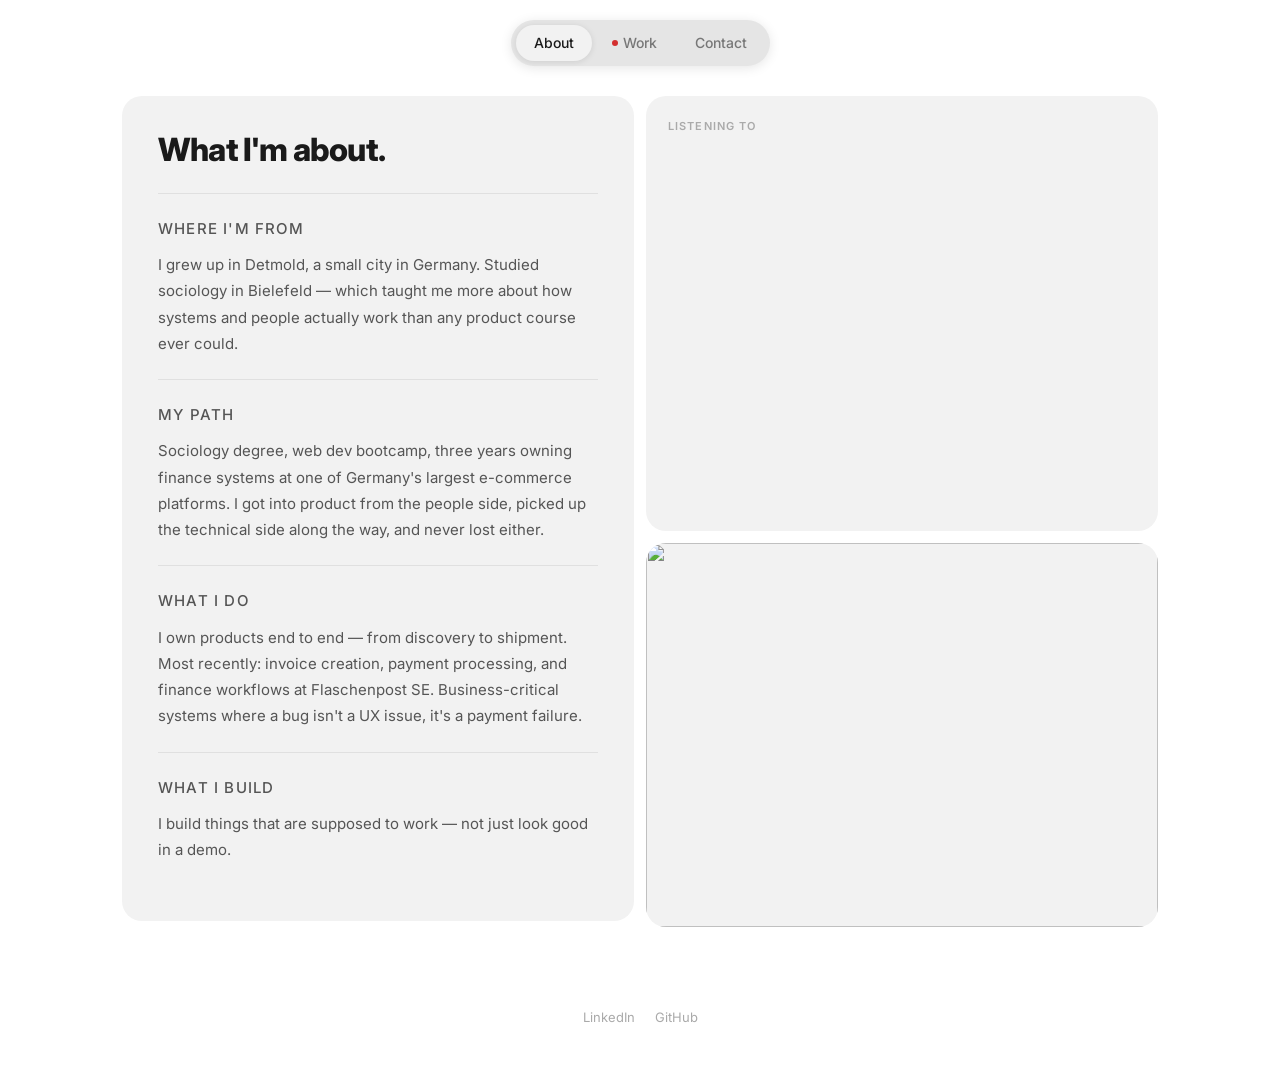
==== index.html @ ce5272c5 "Initial commit: personal portfolio site Plain HTML/CSS personal website for thisisalicia.de — About," ====
<!DOCTYPE html>
<html lang="en">
<head>
  <meta charset="UTF-8">
  <meta name="viewport" content="width=device-width, initial-scale=1.0">
  <title>Alicia Mengelkamp — Senior Product Manager</title>
  <link rel="preconnect" href="https://fonts.googleapis.com">
  <link rel="preconnect" href="https://fonts.gstatic.com" crossorigin>
  <link href="https://fonts.googleapis.com/css2?family=Inter:wght@400;500;600;700&display=swap" rel="stylesheet">
  <link rel="stylesheet" href="style.css">
</head>
<body>

  <nav class="nav-fixed">
    <div class="nav-pill">
      <a href="index.html" class="active">About</a>
      <a href="work.html"><span class="work-dot"></span>Work</a>
      <a href="contact.html">Contact</a>
    </div>
  </nav>

  <div class="about-layout">

    <!-- Left: main about card -->
    <div class="card">
      <h1 class="about-heading">What I'm about.</h1>
      <hr class="about-heading-divider">

      <div class="about-section">
        <p class="about-section-label">Where I'm from</p>
        <p>I grew up in Detmold, a small city in Germany. Studied sociology in Bielefeld — which taught me more about how systems and people actually work than any product course ever could.</p>
      </div>

      <div class="about-section">
        <p class="about-section-label">My path</p>
        <p>Sociology degree, web dev bootcamp, three years owning finance systems at one of Germany's largest e-commerce platforms. I got into product from the people side, picked up the technical side along the way, and never lost either.</p>
      </div>

      <div class="about-section">
        <p class="about-section-label">What I do</p>
        <p>I own products end to end — from discovery to shipment. Most recently: invoice creation, payment processing, and finance workflows at Flaschenpost SE. Business-critical systems where a bug isn't a UX issue, it's a payment failure.</p>
      </div>

      <div class="about-section">
        <p class="about-section-label">What I build</p>
        <p>I build things that are supposed to work — not just look good in a demo.</p>
      </div>
    </div>

    <!-- Right: sidebar -->
    <div class="about-sidebar">

      <!-- Spotify embed -->
      <div class="card spotify-card">
        <p class="spotify-listening-label">Listening to</p>
        <iframe style="border-radius:12px; margin-top:14px;" src="https://open.spotify.com/embed/album/6XVx5wCqkpSZRCOHslBVK6?utm_source=generator" width="100%" height="352" frameborder="0" allowfullscreen="" allow="autoplay; clipboard-write; encrypted-media; fullscreen; picture-in-picture" loading="lazy"></iframe>
      </div>

      <!-- Gallery card -->
      <div class="card gallery-card">
        <img class="gallery-slide active" src="gallery/1.jpeg" alt="">
        <img class="gallery-slide" src="gallery/2.jpeg" alt="">
        <img class="gallery-slide" src="gallery/3.jpeg" alt="">
      </div>

    </div>

  </div>

  <footer>
    <a href="https://www.linkedin.com/in/amengelkamp/" target="_blank" rel="noopener">LinkedIn</a>
    <a href="https://github.com/amengelkamp" target="_blank" rel="noopener">GitHub</a>
  </footer>

  <script>
    const slides = document.querySelectorAll('.gallery-slide');
    let current = 0;
    setInterval(() => {
      slides[current].classList.remove('active');
      current = (current + 1) % slides.length;
      slides[current].classList.add('active');
    }, 3000);
  </script>

</body>
</html>
---- style.css ----
*, *::before, *::after { box-sizing: border-box; margin: 0; padding: 0; }

:root {
  --accent: #D32F2F;
  --text: #1a1a1a;
  --muted: #777;
  --subtle: #aaa;
  --bg: #ffffff;
  --card: #f2f2f2;
  --border: #e0e0e0;
  --nav-bg: #e5e5e5;
  --max: 660px;
}

html { scroll-behavior: smooth; }

body {
  font-family: 'Inter', sans-serif;
  background: var(--bg);
  color: var(--text);
  font-size: 16px;
  line-height: 1.6;
}

/* ── Floating pill nav ── */
.nav-fixed {
  position: fixed;
  top: 20px;
  left: 0;
  right: 0;
  z-index: 100;
  display: flex;
  justify-content: center;
  pointer-events: none;
}

.nav-pill {
  display: flex;
  align-items: center;
  gap: 2px;
  background: var(--nav-bg);
  border-radius: 100px;
  padding: 5px;
  pointer-events: all;
  box-shadow: 0 2px 12px rgba(0,0,0,0.10);
}

.nav-pill a {
  display: flex;
  align-items: center;
  gap: 5px;
  padding: 7px 18px;
  border-radius: 100px;
  font-size: 14px;
  font-weight: 500;
  color: var(--muted);
  text-decoration: none;
  transition: color 0.15s, background 0.15s, box-shadow 0.15s;
  white-space: nowrap;
}

.nav-pill a:hover { color: var(--text); }

.nav-pill a.active {
  background: var(--card);
  color: var(--text);
  box-shadow: 0 1px 6px rgba(0,0,0,0.10);
}

.work-dot {
  width: 6px;
  height: 6px;
  border-radius: 50%;
  background: var(--accent);
  flex-shrink: 0;
}

/* ── Layout ── */
main {
  max-width: var(--max);
  margin: 0 auto;
  padding: 96px 20px 60px;
  display: flex;
  flex-direction: column;
  gap: 12px;
}

/* ── Card ── */
.card {
  background: var(--card);
  border-radius: 20px;
  padding: 36px;
}

/* ── Section label ── */
.section-label {
  font-size: 11px;
  font-weight: 600;
  letter-spacing: 0.1em;
  text-transform: uppercase;
  color: var(--accent);
  margin-bottom: 20px;
}

/* ── Hero (About page top) ── */
.hero {
  text-align: center;
  padding: 40px 36px 36px;
}

.hero-photo {
  width: 120px;
  height: 120px;
  border-radius: 50%;
  object-fit: cover;
  object-position: center top;
  display: block;
  margin: 0 auto 20px;
}

.hero-name {
  font-size: 36px;
  font-weight: 700;
  letter-spacing: -0.03em;
  line-height: 1.1;
  margin-bottom: 8px;
}

.hero-role {
  font-size: 15px;
  font-weight: 500;
  color: var(--muted);
  margin-bottom: 24px;
}

/* ── About text ── */
.about-text p {
  font-size: 17px;
  line-height: 1.75;
  color: var(--text);
}

.about-text p + p {
  margin-top: 14px;
  color: var(--muted);
}

/* ── Work card ── */
.work-card-tag {
  font-size: 12px;
  font-weight: 600;
  letter-spacing: 0.08em;
  text-transform: uppercase;
  color: var(--accent);
  margin-bottom: 12px;
}

.work-card-title {
  font-size: 24px;
  font-weight: 700;
  letter-spacing: -0.02em;
  line-height: 1.2;
  margin-bottom: 12px;
}

.work-card-desc {
  font-size: 15px;
  color: var(--muted);
  line-height: 1.65;
  margin-bottom: 24px;
}

/* ── Contact ── */
.contact-wrap {
  text-align: center;
}

.contact-wrap h2 {
  font-size: 28px;
  font-weight: 700;
  letter-spacing: -0.025em;
  margin-bottom: 28px;
}

.contact-row {
  display: flex;
  justify-content: center;
  gap: 10px;
  flex-wrap: wrap;
}

/* ── Buttons ── */
.btn, .btn-outline {
  display: inline-flex;
  align-items: center;
  gap: 8px;
  padding: 9px 18px;
  border-radius: 100px;
  font-size: 14px;
  font-weight: 500;
  text-decoration: none;
  border: 1px solid #dedee0;
  color: var(--text);
  background: transparent;
  transition: background 0.15s, border-color 0.15s;
  font-family: 'Inter', sans-serif;
}

.btn:hover, .btn-outline:hover {
  background: #f5f5f5;
  border-color: #bbb;
}

.btn .arrow, .btn-outline .arrow {
  width: 14px;
  height: 14px;
  flex-shrink: 0;
}

/* ── Link ── */
.text-link {
  font-size: 14px;
  font-weight: 500;
  color: var(--accent);
  text-decoration: none;
  border-bottom: 1px solid currentColor;
  padding-bottom: 1px;
  transition: opacity 0.15s;
}

.text-link:hover { opacity: 0.7; }

/* ── About page bento grid ── */
.about-layout {
  max-width: 1100px;
  margin: 0 auto;
  padding: 96px 32px 60px;
  display: grid;
  grid-template-columns: 1fr 1fr;
  gap: 12px;
  align-items: start;
}

.about-sidebar {
  display: flex;
  flex-direction: column;
  gap: 12px;
}

.about-identity {
  display: flex;
  align-items: center;
  gap: 14px;
  margin-bottom: 28px;
  padding-bottom: 24px;
  border-bottom: 1px solid var(--border);
}

.about-identity img {
  width: 48px;
  height: 48px;
  border-radius: 50%;
  object-fit: cover;
  object-position: center top;
  flex-shrink: 0;
}

.about-identity-name {
  font-size: 15px;
  font-weight: 700;
  letter-spacing: -0.01em;
}

.about-identity-role {
  font-size: 13px;
  color: var(--muted);
  margin-top: 2px;
}

.about-heading {
  font-size: 32px;
  font-weight: 800;
  letter-spacing: -0.025em;
  line-height: 1.15;
  margin-bottom: 24px;
  color: var(--text);
}

.about-heading-divider {
  border: none;
  border-top: 1px solid var(--border);
  margin: 0 0 0 0;
}

.about-section {
  padding: 22px 0;
  border-bottom: 1px solid var(--border);
}

.about-section:last-child { border-bottom: none; }

.about-section-label {
  font-size: 11px;
  font-weight: 500;
  letter-spacing: 0.08em;
  text-transform: uppercase;
  color: #999;
  margin-bottom: 10px;
}

.about-section p {
  font-size: 15px;
  line-height: 1.75;
  color: #555;
}

/* ── Spotify card ── */
.spotify-card { padding: 22px; }

.spotify-top {
  display: flex;
  align-items: center;
  justify-content: space-between;
  margin-bottom: 14px;
}

.spotify-listening-label {
  font-size: 11px;
  font-weight: 600;
  letter-spacing: 0.1em;
  text-transform: uppercase;
  color: var(--subtle);
}

.spotify-art-link {
  display: block;
  width: 100%;
  aspect-ratio: 1;
  border-radius: 12px;
  margin-bottom: 14px;
  overflow: hidden;
  text-decoration: none;
  background: linear-gradient(145deg, #0f0c29, #302b63, #24243e);
  position: relative;
}

.spotify-art-inner {
  position: absolute;
  inset: 0;
  display: flex;
  flex-direction: column;
  justify-content: flex-end;
  padding: 16px;
  background: linear-gradient(to top, rgba(0,0,0,0.6) 0%, transparent 60%);
}

.spotify-art-album {
  font-size: 16px;
  font-weight: 700;
  color: white;
  line-height: 1.2;
}

.spotify-art-band {
  font-size: 13px;
  color: rgba(255,255,255,0.75);
  margin-top: 3px;
}

.spotify-track {
  font-size: 15px;
  font-weight: 600;
  color: var(--text);
  margin-bottom: 2px;
}

.spotify-artist {
  font-size: 13px;
  color: var(--muted);
}

/* ── Gallery card ── */
.gallery-card {
  padding: 0;
  overflow: hidden;
  border-radius: 20px;
  position: relative;
  aspect-ratio: 4 / 3;
}

.gallery-slide {
  position: absolute;
  inset: 0;
  width: 100%;
  height: 100%;
  object-fit: cover;
  opacity: 0;
  transition: opacity 0.9s ease;
}

.gallery-slide.active { opacity: 1; }

/* ── Work page ── */
.work-layout {
  max-width: 1100px;
  margin: 0 auto;
  padding: 96px 32px 60px;
  display: grid;
  grid-template-columns: 1fr 1fr;
  gap: 12px;
  align-items: start;
}

.work-project-card {
  background: var(--card);
  border-radius: 20px;
  overflow: hidden;
  display: flex;
  flex-direction: column;
}

.work-project-header {
  padding: 28px 28px 24px;
  display: flex;
  align-items: flex-start;
  justify-content: space-between;
  gap: 16px;
}

.work-project-meta { flex: 1; }

.work-project-title {
  font-size: 26px;
  font-weight: 800;
  letter-spacing: -0.025em;
  line-height: 1.15;
  color: var(--text);
  margin-bottom: 6px;
}

.work-project-desc {
  font-size: 15px;
  color: var(--muted);
  line-height: 1.5;
}

.work-project-arrow {
  width: 40px;
  height: 40px;
  border-radius: 50%;
  background: white;
  border: 1px solid var(--border);
  display: flex;
  align-items: center;
  justify-content: center;
  text-decoration: none;
  color: var(--text);
  flex-shrink: 0;
  transition: background 0.15s;
}

.work-project-arrow:hover { background: #e8e8e8; }

.work-project-divider {
  border: none;
  border-top: 1px solid var(--border);
  margin: 0;
}

.work-project-image {
  width: 100%;
  display: block;
  object-fit: cover;
  object-position: top;
  max-height: 380px;
}

/* ── Footer ── */
footer {
  text-align: center;
  padding: 20px 24px 40px;
  font-size: 13px;
  color: var(--subtle);
  display: flex;
  justify-content: center;
  gap: 20px;
}

footer a {
  color: var(--subtle);
  text-decoration: none;
  transition: color 0.15s;
}

footer a:hover { color: var(--text); }
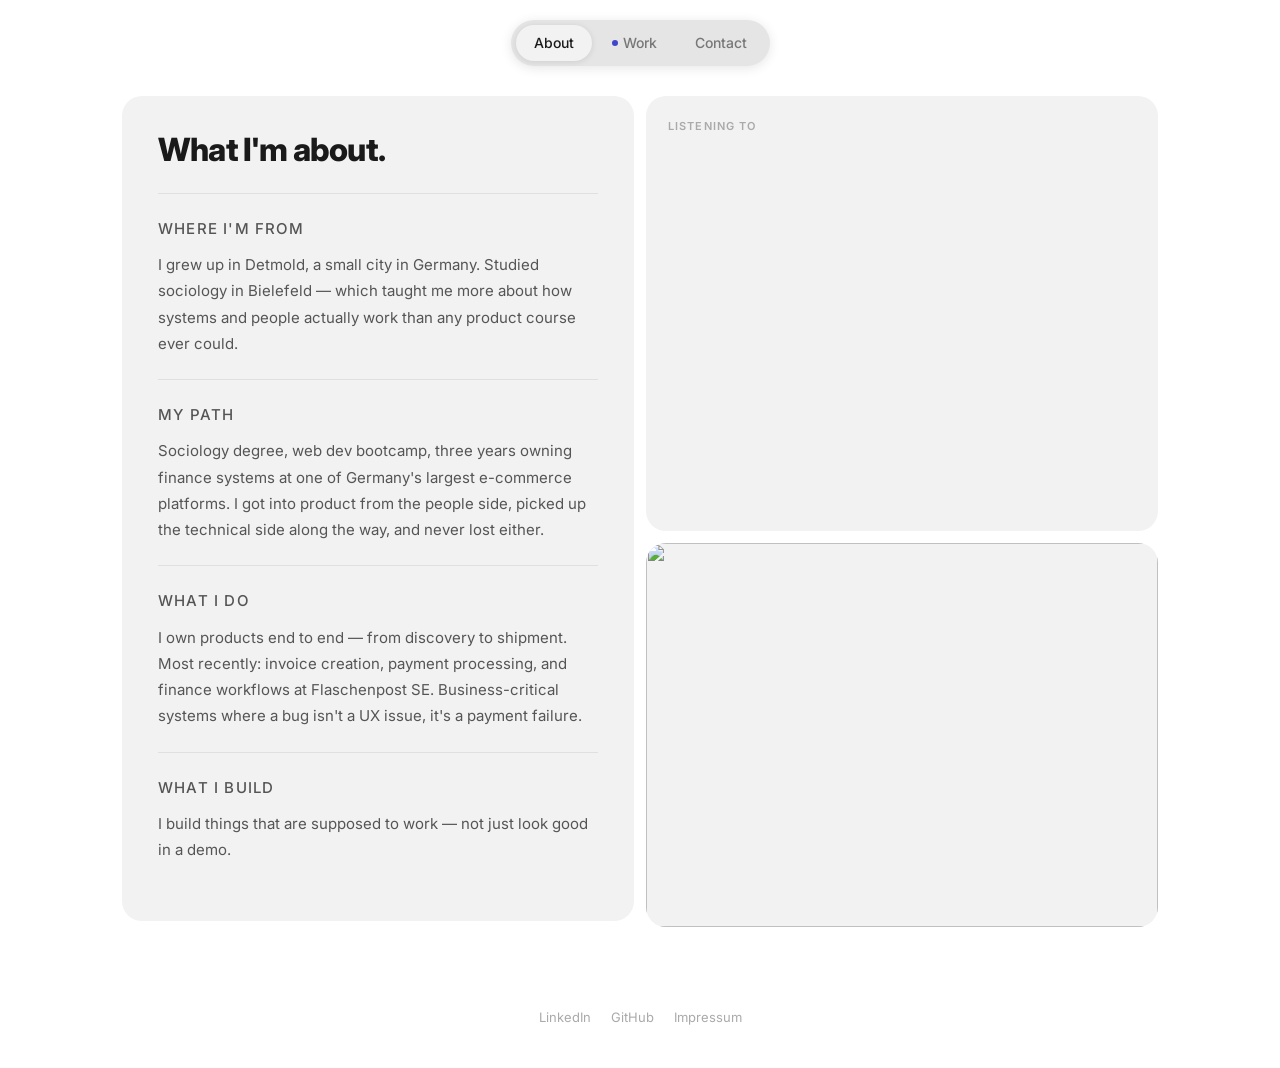
==== commit 687522ea: "Add Impressum page and footer link on all pages Co-Authored-By: Claude Sonnet 4.6 <noreply@anthropic" ====
--- a/index.html
+++ b/index.html
@@ -70,6 +70,7 @@
   <footer>
     <a href="https://www.linkedin.com/in/amengelkamp/" target="_blank" rel="noopener">LinkedIn</a>
     <a href="https://github.com/amengelkamp" target="_blank" rel="noopener">GitHub</a>
+    <a href="impressum.html">Impressum</a>
   </footer>
 
   <script>
--- a/style.css
+++ b/style.css
@@ -1,7 +1,7 @@
 *, *::before, *::after { box-sizing: border-box; margin: 0; padding: 0; }
 
 :root {
-  --accent: #D32F2F;
+  --accent: #4046ca;
   --text: #1a1a1a;
   --muted: #777;
   --subtle: #aaa;
@@ -417,6 +417,13 @@
   overflow: hidden;
   display: flex;
   flex-direction: column;
+  text-decoration: none;
+  cursor: pointer;
+  transition: box-shadow 0.2s;
+}
+
+.work-project-card:hover {
+  box-shadow: 0 8px 32px rgba(0,0,0,0.10);
 }
 
 .work-project-header {
@@ -475,6 +482,286 @@
   max-height: 380px;
 }
 
+/* ── Case study page ── */
+.case-layout {
+  max-width: 720px;
+  margin: 0 auto;
+  padding: 80px 24px 80px;
+  display: flex;
+  flex-direction: column;
+  gap: 60px;
+}
+
+.case-back {
+  display: inline-flex;
+  align-items: center;
+  gap: 6px;
+  font-size: 14px;
+  font-weight: 500;
+  color: var(--muted);
+  text-decoration: none;
+  margin-bottom: -40px;
+  transition: color 0.15s;
+}
+
+.case-back:hover { color: var(--text); }
+
+.case-section-label {
+  font-size: 11px;
+  font-weight: 600;
+  letter-spacing: 0.1em;
+  text-transform: uppercase;
+  color: var(--accent);
+  margin-bottom: 14px;
+}
+
+.case-heading {
+  font-size: 26px;
+  font-weight: 800;
+  letter-spacing: -0.025em;
+  line-height: 1.2;
+  margin-bottom: 16px;
+}
+
+.case-body {
+  font-size: 16px;
+  line-height: 1.75;
+  color: #555;
+}
+
+.case-body + .case-body { margin-top: 14px; }
+
+/* Hero */
+.case-hero-title {
+  font-size: 40px;
+  font-weight: 800;
+  letter-spacing: -0.035em;
+  line-height: 1.1;
+  margin-bottom: 12px;
+}
+
+.case-hero-sub {
+  font-size: 18px;
+  color: var(--muted);
+  line-height: 1.5;
+  margin-bottom: 32px;
+}
+
+/* Before / After */
+.before-after {
+  display: grid;
+  grid-template-columns: 1fr 1fr;
+  gap: 12px;
+  margin-top: 32px;
+}
+
+.ba-card {
+  padding: 28px 28px 32px;
+  background: white;
+  border: 1.5px solid #1a1a1a;
+  border-radius: 16px;
+}
+
+.ba-label {
+  font-size: 11px;
+  font-weight: 700;
+  letter-spacing: 0.12em;
+  text-transform: uppercase;
+  color: #1a1a1a;
+  margin-bottom: 8px;
+}
+
+.txn-row {
+  display: flex;
+  align-items: center;
+  gap: 12px;
+}
+
+.txn-dot {
+  width: 9px;
+  height: 9px;
+  border-radius: 50%;
+  background: #4caf88;
+  flex-shrink: 0;
+}
+
+.txn-info {
+  flex: 1;
+  min-width: 0;
+  display: flex;
+  flex-direction: column;
+  gap: 5px;
+}
+
+.txn-payee {
+  font-size: 15px;
+  font-weight: 700;
+  color: #1a1a1a;
+}
+
+.txn-memo {
+  font-size: 13px;
+  white-space: nowrap;
+  overflow: hidden;
+  text-overflow: ellipsis;
+}
+
+.txn-memo.raw { color: #aaa; font-style: italic; }
+.txn-memo.enriched { color: #b85c00; font-weight: 600; }
+
+.txn-amount {
+  font-size: 15px;
+  font-weight: 600;
+  color: #1a1a1a;
+  flex-shrink: 0;
+}
+
+/* Stats */
+.stats-row {
+  display: flex;
+  gap: 32px;
+  margin: 20px 0;
+}
+
+.stat-number {
+  font-size: 32px;
+  font-weight: 800;
+  letter-spacing: -0.03em;
+  color: var(--text);
+  line-height: 1;
+  margin-bottom: 4px;
+}
+
+.stat-label {
+  font-size: 13px;
+  color: var(--muted);
+}
+
+/* Quote */
+.quote-block {
+  border-left: 3px solid var(--accent);
+  padding: 2px 0 2px 20px;
+  margin: 24px 0;
+}
+
+.quote-block p {
+  font-size: 16px;
+  line-height: 1.7;
+  color: var(--text);
+  font-style: italic;
+  margin-bottom: 8px;
+}
+
+.quote-source {
+  font-size: 13px;
+  color: var(--muted);
+  font-style: normal;
+}
+
+/* Mockup embed */
+.mockup-embed {
+  width: 100%;
+  height: 520px;
+  border-radius: 16px;
+  overflow: hidden;
+  border: 1px solid var(--border);
+}
+
+.mockup-embed iframe {
+  width: 100%;
+  height: 100%;
+  border: none;
+}
+
+/* Annotated screens */
+.screen-item { margin-bottom: 36px; }
+.screen-item:last-child { margin-bottom: 0; }
+
+.screen-item img {
+  width: 100%;
+  border-radius: 12px;
+  border: 1px solid var(--border);
+  margin-bottom: 14px;
+  display: block;
+}
+
+.screen-num {
+  font-size: 11px;
+  font-weight: 600;
+  letter-spacing: 0.1em;
+  text-transform: uppercase;
+  color: var(--accent);
+  margin-bottom: 4px;
+}
+
+.screen-title {
+  font-size: 16px;
+  font-weight: 700;
+  color: var(--text);
+  margin-bottom: 6px;
+}
+
+.screen-desc {
+  font-size: 15px;
+  color: #555;
+  line-height: 1.65;
+}
+
+/* Numbered list */
+.item-list {
+  display: flex;
+  flex-direction: column;
+  gap: 18px;
+}
+
+.item-list-item {
+  display: flex;
+  gap: 16px;
+  align-items: flex-start;
+}
+
+.item-num {
+  font-size: 13px;
+  font-weight: 700;
+  color: var(--accent);
+  min-width: 18px;
+  padding-top: 2px;
+}
+
+.item-title {
+  font-size: 15px;
+  font-weight: 600;
+  color: var(--text);
+  margin-bottom: 3px;
+}
+
+.item-desc {
+  font-size: 14px;
+  color: var(--muted);
+  line-height: 1.55;
+}
+
+/* CTA card */
+.case-cta {
+  text-align: center;
+  background: var(--card);
+  border-radius: 20px;
+  padding: 48px 32px;
+}
+
+.case-cta h2 {
+  font-size: 24px;
+  font-weight: 800;
+  letter-spacing: -0.02em;
+  margin-bottom: 10px;
+}
+
+.case-cta p {
+  font-size: 16px;
+  color: var(--muted);
+  margin-bottom: 28px;
+}
+
 /* ── Footer ── */
 footer {
   text-align: center;
@@ -493,3 +780,8 @@
 }
 
 footer a:hover { color: var(--text); }
+
+/* ── Wider layouts (30% increase from original) ── */
+:root { --max: 860px; }
+.case-layout { max-width: 940px; }
+.work-layout { max-width: 1200px; }
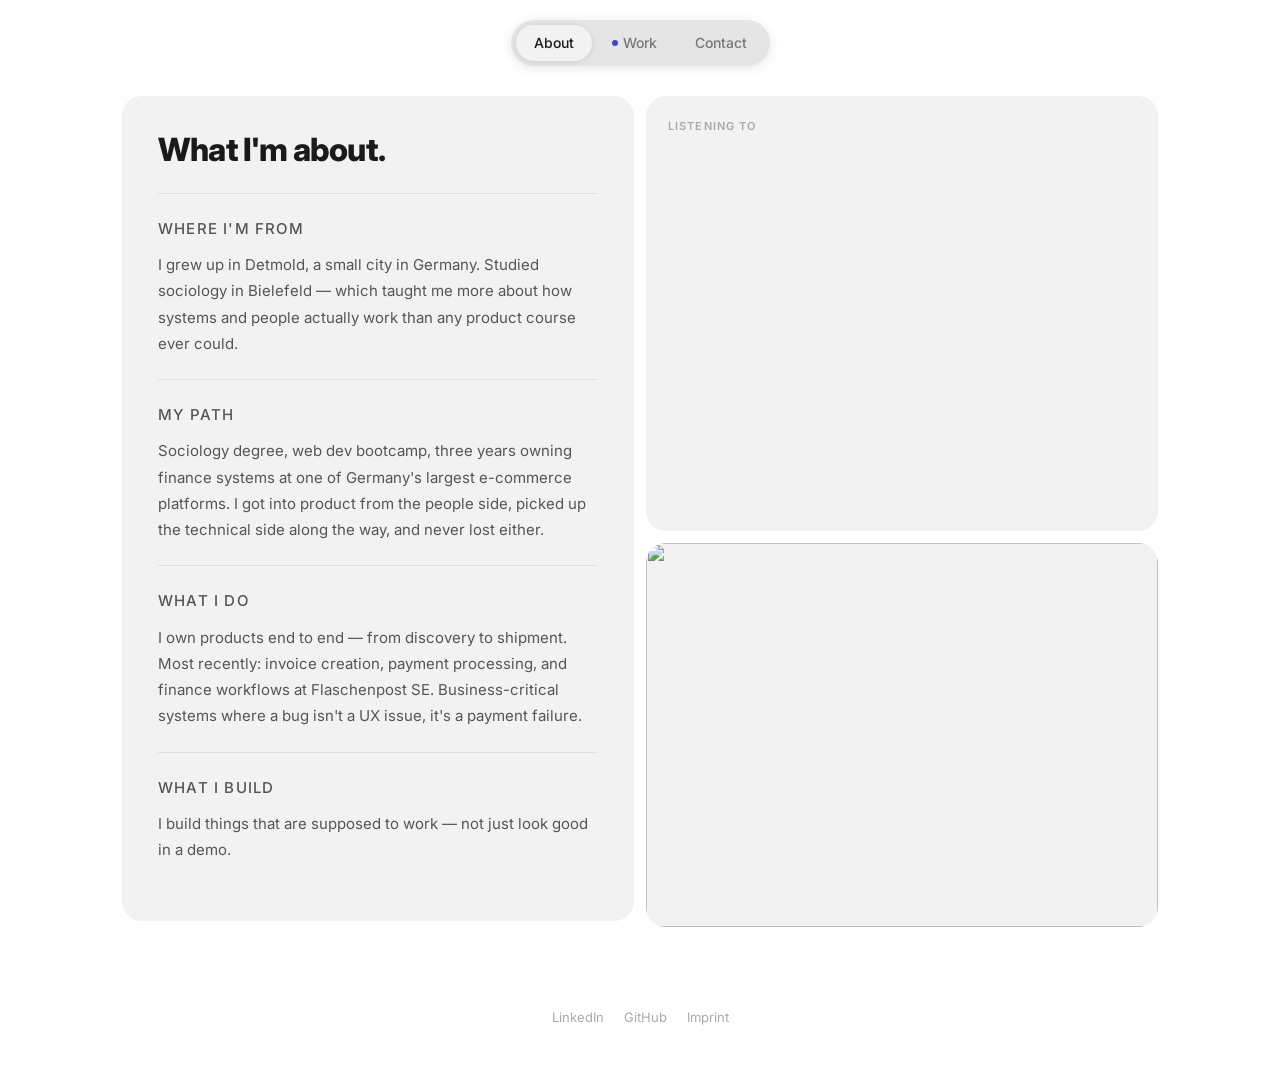
==== commit 860ca9c1: "Rename Impressum to Imprint across all pages Co-Authored-By: Claude Sonnet 4.6 <noreply@anthropic.co" ====
--- a/index.html
+++ b/index.html
@@ -70,7 +70,7 @@
   <footer>
     <a href="https://www.linkedin.com/in/amengelkamp/" target="_blank" rel="noopener">LinkedIn</a>
     <a href="https://github.com/amengelkamp" target="_blank" rel="noopener">GitHub</a>
-    <a href="impressum.html">Impressum</a>
+    <a href="impressum.html">Imprint</a>
   </footer>
 
   <script>
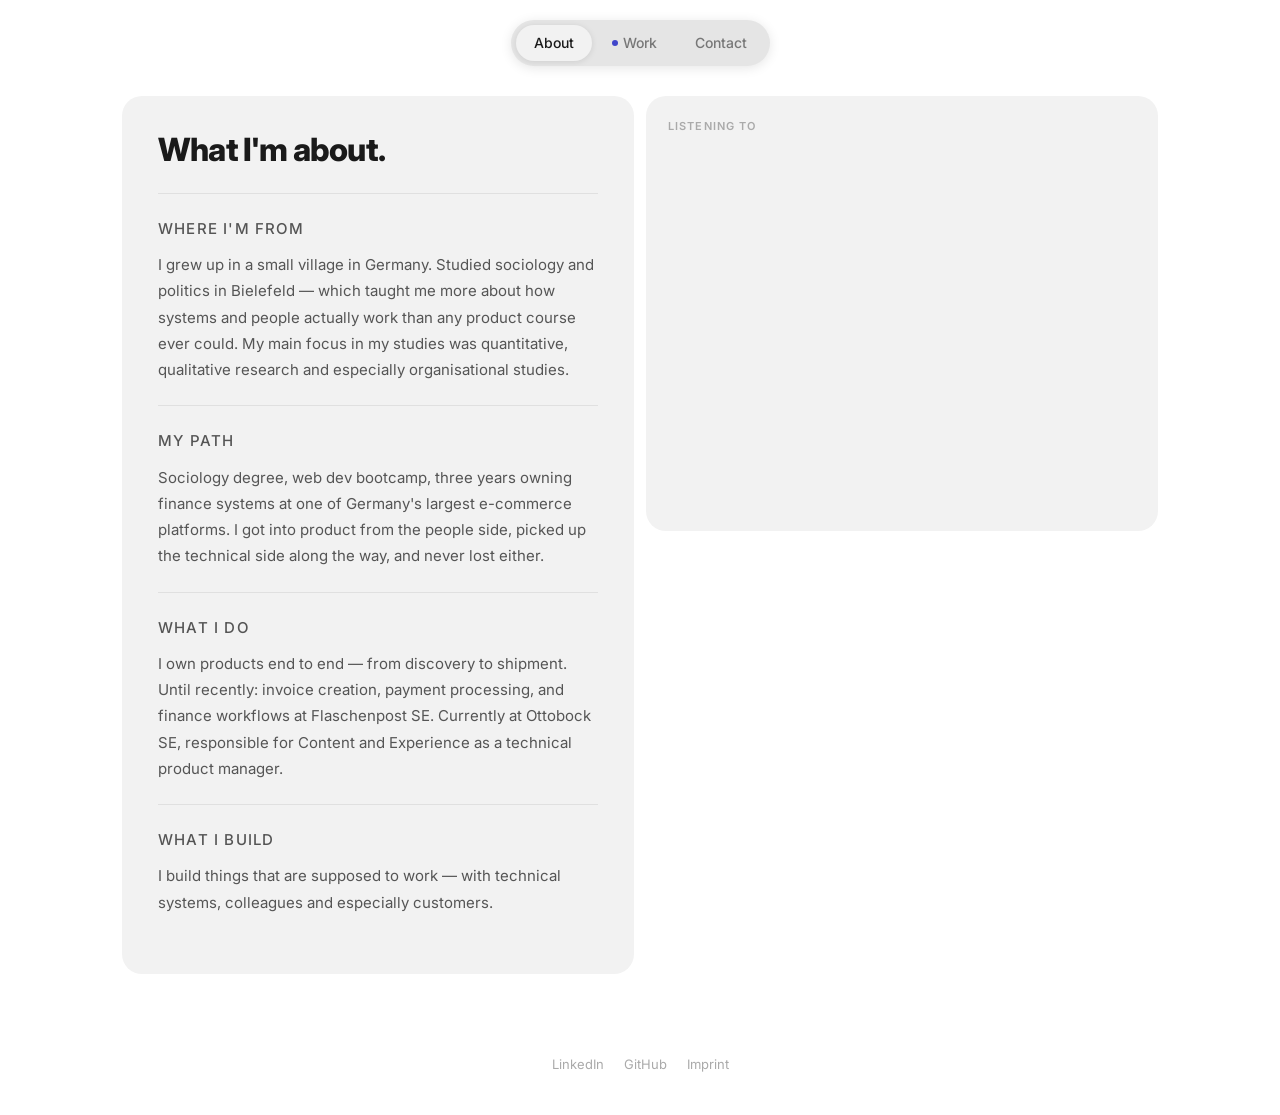
==== commit 26df0c82: "Fix spelling/grammar on about page, hide gallery card Co-Authored-By: Claude Sonnet 4.6 <noreply@ant" ====
--- a/index.html
+++ b/index.html
@@ -28,7 +28,7 @@
 
       <div class="about-section">
         <p class="about-section-label">Where I'm from</p>
-        <p>I grew up in Detmold, a small city in Germany. Studied sociology in Bielefeld — which taught me more about how systems and people actually work than any product course ever could.</p>
+        <p>I grew up in a small village in Germany. Studied sociology and politics in Bielefeld — which taught me more about how systems and people actually work than any product course ever could. My main focus in my studies was quantitative, qualitative research and especially organisational studies.</p>
       </div>
 
       <div class="about-section">
@@ -38,12 +38,12 @@
 
       <div class="about-section">
         <p class="about-section-label">What I do</p>
-        <p>I own products end to end — from discovery to shipment. Most recently: invoice creation, payment processing, and finance workflows at Flaschenpost SE. Business-critical systems where a bug isn't a UX issue, it's a payment failure.</p>
+        <p>I own products end to end — from discovery to shipment. Until recently: invoice creation, payment processing, and finance workflows at Flaschenpost SE. Currently at Ottobock SE, responsible for Content and Experience as a technical product manager.</p>
       </div>
 
       <div class="about-section">
         <p class="about-section-label">What I build</p>
-        <p>I build things that are supposed to work — not just look good in a demo.</p>
+        <p>I build things that are supposed to work — with technical systems, colleagues and especially customers.</p>
       </div>
     </div>
 
@@ -56,12 +56,13 @@
         <iframe style="border-radius:12px; margin-top:14px;" src="https://open.spotify.com/embed/album/6XVx5wCqkpSZRCOHslBVK6?utm_source=generator" width="100%" height="352" frameborder="0" allowfullscreen="" allow="autoplay; clipboard-write; encrypted-media; fullscreen; picture-in-picture" loading="lazy"></iframe>
       </div>
 
-      <!-- Gallery card -->
+      <!-- Gallery card hidden
       <div class="card gallery-card">
         <img class="gallery-slide active" src="gallery/1.jpeg" alt="">
         <img class="gallery-slide" src="gallery/2.jpeg" alt="">
         <img class="gallery-slide" src="gallery/3.jpeg" alt="">
       </div>
+      -->
 
     </div>
 
--- a/style.css
+++ b/style.css
@@ -785,3 +785,83 @@
 :root { --max: 860px; }
 .case-layout { max-width: 940px; }
 .work-layout { max-width: 1200px; }
+
+/* ── Mobile ── */
+@media (max-width: 640px) {
+  /* Layouts: stack all grids */
+  .about-layout {
+    grid-template-columns: 1fr;
+    padding: 80px 16px 48px;
+  }
+
+  .work-layout {
+    grid-template-columns: 1fr;
+    padding: 80px 16px 48px;
+  }
+
+  .before-after {
+    grid-template-columns: 1fr;
+  }
+
+  /* Case study */
+  .case-layout {
+    padding: 72px 16px 60px;
+    gap: 40px;
+  }
+
+  .case-hero-title {
+    font-size: 28px;
+  }
+
+  .case-hero-sub {
+    font-size: 16px;
+  }
+
+  .case-heading {
+    font-size: 22px;
+  }
+
+  /* Cards */
+  .card {
+    padding: 24px;
+  }
+
+  .ba-card {
+    padding: 20px;
+  }
+
+  .case-cta {
+    padding: 32px 20px;
+  }
+
+  /* About */
+  .about-heading {
+    font-size: 26px;
+  }
+
+  /* Work project cards */
+  .work-project-title {
+    font-size: 22px;
+  }
+
+  .work-project-header {
+    padding: 20px 20px 16px;
+  }
+
+  /* Stats row: allow wrapping */
+  .stats-row {
+    flex-wrap: wrap;
+    gap: 20px;
+  }
+
+  /* Contact buttons: stack */
+  .contact-row {
+    flex-direction: column;
+    align-items: center;
+  }
+
+  /* Main padding */
+  main {
+    padding: 80px 16px 48px;
+  }
+}
